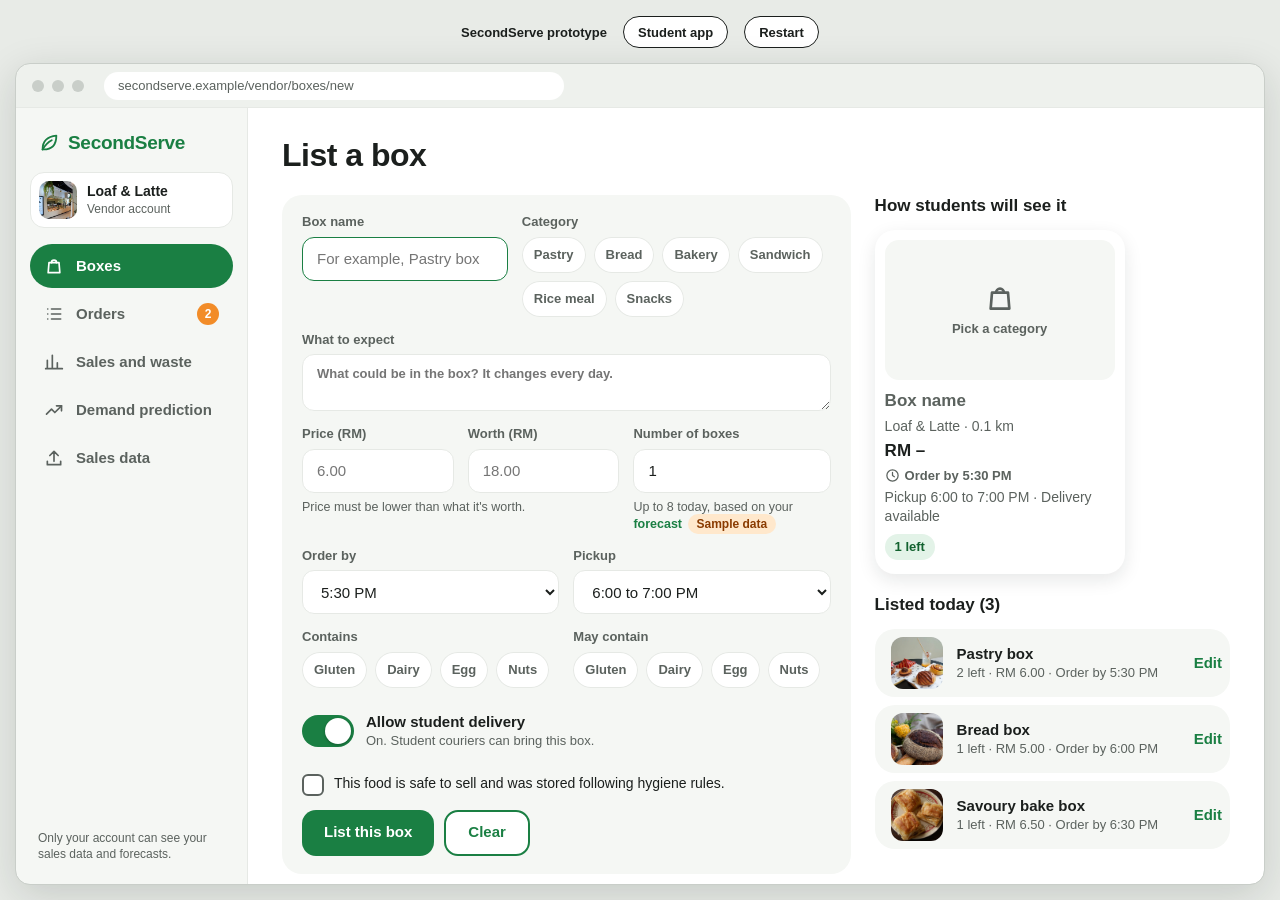
==== vendor.html @ 976427a7 "Vendor web dashboard: list a box, orders, sales and waste, AI demand prediction, sales data Clickabl" ====
<!doctype html>
<html lang="en">
<head>
<meta charset="utf-8">
<meta name="viewport" content="width=device-width, initial-scale=1">
<title>SecondServe for vendors</title>
<link rel="stylesheet" href="css/tokens.css?v=20261120a">
<link rel="stylesheet" href="css/app.css?v=20261120a">
<link rel="stylesheet" href="css/vendor.css?v=20261120a">
</head>
<body>
<header class="testbar">
  <b>SecondServe prototype</b>
  <a href="index.html">Student app</a>
  <button id="restart">Restart</button>
</header>
<main class="stage web-stage">
  <div class="window">
    <div class="window-bar" aria-hidden="true"><i></i><i></i><i></i><span class="url" id="url"></span></div>
    <div class="dash" id="dash"></div>
  </div>
</main>
<script src="js/data.js?v=20261120a"></script>
<script src="js/ui.js?v=20261120a"></script>
<script src="js/vendor-data.js?v=20261120a"></script>
<script src="js/vendor-app.js?v=20261120a"></script>
<script src="js/screens/vendor.js?v=20261120a"></script>
<script src="js/screens/dashboard.js?v=20261120a"></script>
<script>render();</script>
</body>
</html>
---- css/tokens.css ----
:root {
  --ink: #1b1f1d;
  --ink-soft: #5b625e;
  --line: #e6e9e5;
  --page: #ffffff;
  --surface: #f5f7f4;
  --radius: 20px;
  --shadow: 0 6px 18px rgba(20, 30, 25, .10);
  --font: -apple-system, BlinkMacSystemFont, "SF Pro Text", "Segoe UI", Helvetica, Arial, sans-serif;

  --brand: #1a7f43;
  --brand-dark: #12622f;
  --brand-soft: #e3f3e8;
  --accent: #f28c28;
  --accent-soft: #ffe8cc;
  --accent-ink: #8a3b00;
}
---- css/app.css ----
* { box-sizing: border-box; }
html, body { margin: 0; height: 100%; }
body { font-family: var(--font); color: var(--ink); background: #e8ebe7; -webkit-font-smoothing: antialiased; overflow: hidden; }
button { font: inherit; color: inherit; border: 0; background: none; cursor: pointer; padding: 0; text-align: left; touch-action: manipulation; -webkit-tap-highlight-color: transparent; transition: transform .08s, background-color .15s, border-color .15s; }
button:active { transform: scale(.97); }
button:focus-visible, input:focus-visible { outline: 3px solid var(--brand); outline-offset: 2px; }
input { font: inherit; color: var(--ink); background: none; border: 0; outline: 0; width: 100%; }
h1, h2, h3, p { margin: 0; }
h2 { font-size: 22px; font-weight: 700; letter-spacing: -.2px; }
h3 { font-size: 17px; font-weight: 700; }
s { color: var(--ink-soft); font-weight: 400; }
.muted { color: var(--ink-soft); font-size: 14px; }
.large { font-size: 32px; font-weight: 700; letter-spacing: -.5px; }
.center-text { text-align: center; }
.grow { flex: 1; display: flex; flex-direction: column; min-width: 0; }

.testbar { height: 64px; display: flex; align-items: center; justify-content: center; gap: 16px; font-size: 13px; }
.testbar button, .testbar a { height: 32px; padding: 0 14px; border-radius: 999px; border: 1.5px solid var(--ink); background: #fff; font-weight: 600; font-size: 13px; color: var(--ink); text-decoration: none; display: inline-flex; align-items: center; }
.stage { display: flex; justify-content: center; }
.scaler { transform-origin: top center; width: 430px; }
.device { width: 430px; height: 884px; padding: 20px; background: #1c1c1e; border-radius: 68px; outline: 3px solid #5a5a5c; outline-offset: -3px; }
.phone { position: relative; width: 390px; height: 844px; background: var(--page); border-radius: 48px; overflow: hidden; display: flex; flex-direction: column; font-size: 15px; line-height: 1.3; }
.statusbar { height: 54px; flex: none; display: flex; align-items: center; justify-content: space-between; padding: 6px 34px 0 48px; font-size: 17px; font-weight: 600; }
.statusicons { font-size: 13px; font-weight: 700; }
.island { position: absolute; top: 11px; left: 50%; margin-left: -62px; width: 124px; height: 36px; border-radius: 18px; background: #000; }
.homebar { position: absolute; bottom: 8px; left: 50%; margin-left: -67px; width: 134px; height: 5px; border-radius: 3px; background: var(--ink); pointer-events: none; }

.body { flex: 1; min-height: 0; overflow-y: auto; padding: 8px 20px 24px; display: flex; flex-direction: column; gap: 16px; scrollbar-width: none; }
.body::-webkit-scrollbar { display: none; }
.body > * { flex: none; }
.body.center { justify-content: center; }
.enter { animation: enter .22s ease-out; }
.topbar { height: 48px; flex: none; display: flex; align-items: center; justify-content: space-between; padding: 0 16px; }
.topbar h1 { font-size: 17px; font-weight: 600; }
.spacer { width: 44px; }
.tabs { flex: none; height: 88px; display: flex; padding-bottom: 28px; background: rgba(255, 255, 255, .96); border-top: 1px solid var(--line); }
.tabs button { flex: 1; display: flex; flex-direction: column; align-items: center; justify-content: center; gap: 3px; color: var(--ink-soft); font-size: 11px; font-weight: 500; }
.tabs button.on { color: var(--brand); font-weight: 700; }
.actionbar { flex: none; padding: 12px 20px 34px; display: flex; flex-direction: column; gap: 10px; background: var(--page); border-top: 1px solid var(--line); }
.error { color: #b3261e; font-weight: 600; font-size: 14px; }
.stack { display: flex; flex-direction: column; gap: 12px; }
.section-head { display: flex; align-items: baseline; justify-content: space-between; margin-top: 4px; }
.section-head h2 { font-size: 20px; letter-spacing: -.2px; }

.btn { height: 54px; border-radius: 16px; font-weight: 700; font-size: 17px; text-align: center; width: 100%; }
.btn.primary { background: var(--brand); color: #fff; }
.btn.primary:active { background: var(--brand-dark); }
.btn.secondary { background: var(--page); border: 2px solid var(--brand); color: var(--brand); }
.btn.small { height: 44px; width: auto; align-self: flex-end; padding: 0 22px; font-size: 15px; }
.link { color: var(--brand); font-weight: 600; font-size: 15px; min-height: 44px; display: flex; align-items: center; }
.link.inline { min-height: 0; font-size: 14px; }
.text-link { text-align: center; text-decoration: underline; font-weight: 600; color: var(--ink-soft); min-height: 44px; width: 100%; }
.round { width: 44px; height: 44px; border-radius: 50%; background: var(--surface); display: grid; place-items: center; position: relative; flex: none; }
.round.small { font-size: 22px; text-align: center; background: var(--page); }
.round.send { background: var(--brand); color: #fff; }
.has-dot::after { content: ""; position: absolute; top: 10px; right: 11px; width: 9px; height: 9px; border-radius: 50%; background: var(--accent); border: 2px solid var(--surface); }
.chips { display: flex; gap: 8px; overflow-x: auto; margin: 0 -20px; padding: 0 20px; scrollbar-width: none; }
.chips::-webkit-scrollbar { display: none; }
.chips.wrap { flex-wrap: wrap; overflow: visible; margin: 0; padding: 0; }
.chips.center { justify-content: center; }
.chip { flex: none; height: 44px; padding: 0 16px; border-radius: 999px; background: var(--surface); font-weight: 600; font-size: 14px; }
.chip.on { background: var(--brand); color: #fff; }
.tag { align-self: flex-start; margin-top: 4px; padding: 4px 10px; border-radius: 999px; background: var(--brand-soft); color: var(--brand-dark); font-size: 13px; font-weight: 700; }
.tag.off { background: var(--surface); color: var(--ink-soft); }
.tag svg { vertical-align: -2px; margin-right: 4px; }
.save { font-size: 13px; font-weight: 700; color: var(--accent-ink); background: var(--accent-soft); padding: 3px 9px; border-radius: 999px; }
.badge { position: absolute; top: 8px; display: inline-flex; align-items: center; gap: 4px; padding: 4px 9px; border-radius: 999px; font-size: 12px; font-weight: 700; }
.badge.deal { left: 8px; background: var(--accent-soft); color: var(--accent-ink); }
.badge.locker { right: 8px; background: rgba(255, 255, 255, .92); color: var(--brand-dark); }

.photo { width: 100%; height: 100%; object-fit: cover; display: block; }
.thumb { width: 64px; height: 64px; border-radius: 14px; flex: none; }
.thumb.small { width: 52px; height: 52px; border-radius: 12px; }
.row-card { display: flex; align-items: center; gap: 12px; padding: 10px; border-radius: var(--radius); background: var(--surface); color: var(--ink-soft); }
.row-card b { color: var(--ink); font-size: 16px; }
.row-card .price { font-size: 15px; }
.summary-card { display: flex; align-items: center; gap: 12px; padding: 10px; border-radius: var(--radius); background: var(--surface); }
.summary-card .grow .muted { font-size: 13px; }
.info-card { display: flex; flex-direction: column; gap: 3px; padding: 14px; border-radius: var(--radius); background: var(--surface); }
.info-card .muted { font-size: 13px; }
.courier-note { color: var(--ink-soft); font-style: italic; font-size: 14px; margin-top: 4px; }
.info-row { display: flex; gap: 12px; align-items: flex-start; color: var(--brand); }
.info-row > span { display: flex; flex-direction: column; color: var(--ink); }
.info-row .muted { font-size: 13px; }
.notice { display: flex; gap: 10px; padding: 12px 14px; border-radius: 14px; font-size: 14px; }
.notice span { display: flex; flex-direction: column; }
.notice.ai { background: var(--brand-soft); color: var(--brand-dark); }
.notice.warn { background: var(--accent-soft); color: var(--accent-ink); }
.banner { width: 100%; align-items: center; justify-content: space-between; text-align: left; }
.empty { display: flex; flex-direction: column; gap: 4px; padding: 28px 12px; text-align: center; color: var(--ink-soft); }
.empty b { color: var(--ink); }
.empty-card { display: flex; flex-direction: column; gap: 10px; align-items: stretch; text-align: center; padding: 22px 16px; border-radius: var(--radius); background: var(--surface); }
.list-row { display: flex; align-items: center; gap: 14px; padding: 16px; border-radius: var(--radius); background: var(--surface); color: var(--ink); width: 100%; }
.list-row.plain { cursor: default; padding: 8px 8px 8px 16px; }
.list-row svg:first-child { color: var(--brand); }
.list-row svg:last-child { color: var(--ink-soft); }

.option { display: flex; align-items: center; gap: 12px; padding: 14px; border-radius: var(--radius); border: 2px solid var(--line); background: var(--page); width: 100%; }
.option.slim { padding: 16px 14px; }
.option.on { border-color: var(--brand); background: var(--brand-soft); }
.option .muted { font-size: 13px; }
.option-icon { width: 44px; height: 44px; border-radius: 14px; background: var(--brand-soft); color: var(--brand); display: grid; place-items: center; flex: none; }
.radio { width: 22px; height: 22px; border-radius: 50%; border: 2px solid var(--ink-soft); flex: none; }
.option.on .radio { border: 7px solid var(--brand); }
.switch-card { display: flex; align-items: center; gap: 12px; padding: 16px; border-radius: var(--radius); background: var(--surface); width: 100%; }
.switch-card .grow .muted { font-size: 13px; }
.switch { width: 52px; height: 32px; border-radius: 16px; background: #c9cec9; padding: 3px; flex: none; transition: background .15s; }
.switch i { display: block; width: 26px; height: 26px; border-radius: 50%; background: #fff; box-shadow: 0 1px 3px rgba(0, 0, 0, .3); transition: transform .15s; }
.switch.on { background: var(--brand); }
.switch.on i { transform: translateX(20px); }
.segmented { display: flex; padding: 4px; border-radius: 14px; background: var(--surface); }
.segmented button { flex: 1; height: 44px; border-radius: 11px; text-align: center; font-weight: 600; color: var(--ink-soft); }
.segmented button.on { background: var(--page); color: var(--ink); box-shadow: 0 1px 4px rgba(0, 0, 0, .12); }

.field-search { display: flex; align-items: center; gap: 10px; height: 48px; padding: 0 14px; border-radius: 14px; background: var(--surface); color: var(--ink-soft); }
.field-search:focus-within, .field input:focus { border-color: var(--brand); }
.field { display: flex; flex-direction: column; gap: 8px; font-weight: 600; }
.field input { height: 52px; padding: 0 14px; border-radius: 14px; background: var(--surface); border: 2px solid transparent; font-weight: 400; }
.add-place { display: flex; gap: 10px; align-items: center; }
.add-place input { height: 48px; padding: 0 14px; border-radius: 14px; background: var(--surface); }
.add-place .btn.small { align-self: auto; flex: none; }

.greeting { display: flex; align-items: center; gap: 12px; }
.greeting h1 { font-size: 24px; font-weight: 700; letter-spacing: -.3px; }
.avatar { width: 48px; height: 48px; border-radius: 50%; background: var(--brand); color: #fff; display: grid; place-items: center; font-size: 20px; font-weight: 700; }
.avatar.big { width: 64px; height: 64px; font-size: 26px; }
.search { height: 48px; border-radius: 14px; background: var(--surface); display: flex; align-items: center; gap: 10px; padding: 0 14px; color: var(--ink-soft); font-size: 16px; }
.impact { display: flex; align-items: center; gap: 12px; padding: 14px; border-radius: var(--radius); background: var(--brand-soft); color: var(--brand-dark); }
.impact span:last-child { display: flex; flex-direction: column; }
.impact span:last-child span { font-size: 13px; }
.impact-icon { width: 44px; height: 44px; border-radius: 14px; background: var(--brand); color: #fff; display: grid; place-items: center; flex: none; }
.scroller { display: flex; gap: 14px; overflow-x: auto; margin: 0 -20px; padding: 4px 20px 14px; scrollbar-width: none; }
.scroller::-webkit-scrollbar { display: none; }
.box-card { flex: none; width: 250px; display: flex; flex-direction: column; gap: 4px; padding: 10px 10px 14px; border-radius: var(--radius); background: var(--page); box-shadow: var(--shadow); }
.box-card h3 { font-size: 17px; }
.box-photo { position: relative; height: 140px; border-radius: 14px; overflow: hidden; margin-bottom: 6px; }
.price { font-size: 17px; }
.price.big { font-size: 22px; display: flex; align-items: baseline; gap: 8px; flex-wrap: wrap; }
.meta { display: flex; align-items: center; gap: 5px; font-size: 13px; font-weight: 600; color: var(--ink-soft); }
.hero { position: relative; height: 190px; border-radius: var(--radius); overflow: hidden; }
.hero .badge { top: 12px; left: 12px; font-size: 14px; }
.title-row { display: flex; align-items: flex-start; justify-content: space-between; gap: 12px; }

.checkout-head { display: flex; flex-direction: column; gap: 10px; }
.head-line { display: flex; justify-content: space-between; align-items: center; font-size: 14px; font-weight: 600; color: var(--ink-soft); }
.hold { display: inline-flex; align-items: center; gap: 5px; padding: 4px 10px; border-radius: 999px; background: var(--accent-soft); color: var(--accent-ink); }
.hold b { font-variant-numeric: tabular-nums; }
.bar { display: flex; gap: 6px; }
.bar i { flex: 1; height: 5px; border-radius: 3px; background: var(--line); }
.bar i.on { background: var(--brand); }
.totals { display: flex; flex-direction: column; gap: 8px; padding: 14px; border-radius: var(--radius); background: var(--surface); }
.totals div { display: flex; justify-content: space-between; }
.totals .total { border-top: 1px solid var(--line); padding-top: 10px; font-weight: 700; font-size: 18px; }

.result { display: flex; flex-direction: column; align-items: center; text-align: center; gap: 8px; padding: 12px 8px; }
.result h1 { font-size: 26px; letter-spacing: -.3px; }
.result p { max-width: 290px; }
.result-icon { width: 76px; height: 76px; border-radius: 50%; background: var(--brand-soft); color: var(--brand); display: grid; place-items: center; margin-bottom: 8px; }
.result-icon.big { width: 120px; height: 120px; margin-bottom: 18px; }
.code-card { display: flex; flex-direction: column; align-items: center; text-align: center; gap: 6px; padding: 18px; border-radius: var(--radius); background: var(--surface); }
.code-card .tag { align-self: center; }
.code { font-size: 40px; letter-spacing: 6px; font-variant-numeric: tabular-nums; }
.qr { width: 132px; height: 132px; border-radius: 12px; }
.tracker { list-style: none; margin: 0; padding: 0; display: flex; }
.tracker li { flex: 1; display: flex; flex-direction: column; align-items: center; gap: 8px; font-size: 12px; font-weight: 600; text-align: center; color: var(--ink-soft); position: relative; }
.tracker li.done { color: var(--ink); }
.tracker i { width: 16px; height: 16px; border-radius: 50%; background: var(--line); position: relative; z-index: 1; }
.tracker li::before { content: ""; position: absolute; top: 7px; left: -50%; width: 100%; height: 3px; background: var(--line); }
.tracker li:first-child::before { display: none; }
.tracker li.done i, .tracker li.done::before { background: var(--brand); }
.tracker li.now i { box-shadow: 0 0 0 5px var(--brand-soft); }
.stars { display: flex; justify-content: center; gap: 6px; }
.stars button { color: var(--line); padding: 4px; }
.stars button.on { color: var(--accent); }
.stars button.on svg { fill: var(--accent); }
.stats-line { display: flex; flex-direction: column; gap: 2px; padding: 4px 2px; }
.request-card { display: flex; flex-direction: column; gap: 12px; padding: 14px; border-radius: var(--radius); background: var(--page); box-shadow: var(--shadow); }
.request-top { display: flex; align-items: center; gap: 12px; }
.reward { color: var(--brand-dark); font-size: 17px; }
.route { display: flex; flex-direction: column; gap: 8px; font-size: 14px; }
.route span { display: flex; align-items: center; gap: 10px; }
.route i { width: 10px; height: 10px; border-radius: 50%; border: 3px solid var(--brand); flex: none; }
.route i.to { background: var(--brand); }

.profile-head { display: flex; align-items: center; gap: 14px; padding-top: 8px; }
.profile-head h1 { font-size: 24px; letter-spacing: -.3px; }
.stat-row { display: flex; padding: 14px 6px; border-radius: var(--radius); background: var(--brand-soft); color: var(--brand-dark); }
.stat-row div { flex: 1; display: flex; flex-direction: column; align-items: center; gap: 2px; }
.stat-row b { font-size: 22px; }
.stat-row span { font-size: 12px; font-weight: 600; }
.row-card.note { align-items: flex-start; }
.row-card.note .dot { width: 10px; height: 10px; border-radius: 50%; margin-top: 6px; flex: none; }
.row-card.note.unread .dot { background: var(--accent); }
.row-card.note:not(.unread) b { font-weight: 500; }
.faq { border-radius: var(--radius); background: var(--surface); overflow: hidden; }
.faq button { display: flex; align-items: center; justify-content: space-between; gap: 12px; width: 100%; padding: 16px; }
.faq button svg { flex: none; color: var(--ink-soft); transition: transform .15s; }
.faq.open button svg { transform: rotate(90deg); }
.faq p { padding: 0 16px 16px; font-size: 15px; }

.signin { justify-content: center; gap: 18px; }
.brand { display: flex; flex-direction: column; align-items: center; gap: 6px; margin-bottom: 14px; }
.brand h1 { font-size: 30px; letter-spacing: -.5px; }
.onboard { justify-content: space-between; }
.skip-row { height: 44px; display: flex; justify-content: flex-end; }
.dots { display: flex; justify-content: center; gap: 8px; padding-bottom: 8px; }
.dots i { width: 8px; height: 8px; border-radius: 50%; background: var(--line); }
.dots i.on { width: 24px; border-radius: 4px; background: var(--brand); }

.chatbar { flex: none; display: flex; flex-direction: column; gap: 10px; padding: 10px 0 30px; border-top: 1px solid var(--line); background: var(--page); }
.chatbar .chips { margin: 0; padding: 0 20px; }
.chat-input { display: flex; gap: 10px; align-items: center; padding: 0 20px; }
.chat-input input { height: 46px; padding: 0 16px; border-radius: 23px; background: var(--surface); }
.bubbles { display: flex; flex-direction: column; gap: 8px; padding-top: 8px; }
.bubble { max-width: 78%; padding: 10px 14px; border-radius: 18px 18px 18px 4px; background: var(--surface); align-self: flex-start; }
.bubble.me { align-self: flex-end; border-radius: 18px 18px 4px 18px; background: var(--brand); color: #fff; }

.sheet-backdrop { position: absolute; inset: 0; background: rgba(20, 30, 25, .45); z-index: 20; animation: fade .18s; }
.sheet { position: absolute; left: 0; right: 0; bottom: 0; z-index: 21; display: flex; flex-direction: column; gap: 12px; padding: 12px 20px 30px; border-radius: 28px 28px 0 0; background: var(--page); animation: rise .22s ease-out; }
.sheet h3 { font-size: 20px; }
.sheet-actions { display: flex; gap: 10px; }
.sheet-actions .btn { flex: 1; }
.grabber { align-self: center; width: 40px; height: 5px; border-radius: 3px; background: var(--line); }
.toast { position: absolute; left: 20px; right: 20px; bottom: 110px; padding: 14px 16px; border-radius: 14px; background: var(--ink); color: #fff; font-weight: 600; text-align: center; animation: toast 2.8s forwards; pointer-events: none; z-index: 30; }
@keyframes enter { from { opacity: 0; transform: translateX(14px); } to { opacity: 1; transform: none; } }
@keyframes fade { from { opacity: 0; } to { opacity: 1; } }
@keyframes rise { from { transform: translateY(100%); } to { transform: none; } }
@keyframes toast { 0% { opacity: 0; transform: translateY(10px); } 10%, 85% { opacity: 1; transform: none; } 100% { opacity: 0; } }

@media (max-width: 500px) {
  body { overflow: auto; }
  .testbar, .island, .statusicons, .homebar, .statusbar { display: none; }
  .scaler { transform: none !important; width: 100%; height: 100dvh !important; }
  .device { width: 100%; height: 100%; padding: 0; background: none; outline: 0; border-radius: 0; }
  .phone { width: 100%; height: 100%; border-radius: 0; }
  .actionbar { padding-bottom: 24px; }
  .tabs { height: 72px; padding-bottom: 12px; }
  .toast { bottom: 90px; }
}
---- css/vendor.css ----
/* Vendor web dashboard (vendor.html). Builds on tokens.css and app.css. */

.web-stage { height: calc(100% - 64px); padding: 0 16px 16px; align-items: flex-start; }
.window { position: relative; width: 100%; max-width: 1280px; height: 100%; max-height: 848px; display: flex; flex-direction: column; background: var(--page); border-radius: 14px; overflow: hidden; box-shadow: 0 10px 40px rgba(20, 30, 25, .16); outline: 1px solid #c9cec9; }
.window-bar { height: 44px; flex: none; display: flex; align-items: center; gap: 8px; padding: 0 16px; background: #eef1ed; border-bottom: 1px solid var(--line); }
.window-bar i { width: 12px; height: 12px; border-radius: 50%; background: #c9cec9; }
.url { margin-left: 12px; height: 28px; width: min(460px, 60%); border-radius: 14px; background: var(--page); display: flex; align-items: center; padding: 0 14px; font-size: 13px; color: var(--ink-soft); white-space: nowrap; overflow: hidden; }

.dash { flex: 1; min-height: 0; display: flex; font-size: 15px; line-height: 1.35; }
.side { width: 232px; flex: none; display: flex; flex-direction: column; gap: 4px; padding: 22px 14px; background: var(--surface); border-right: 1px solid var(--line); }
.side-logo { display: flex; align-items: center; gap: 8px; padding: 0 8px 12px; font-size: 19px; font-weight: 700; letter-spacing: -.3px; color: var(--brand); }
.shop { display: flex; align-items: center; gap: 10px; padding: 8px; margin-bottom: 12px; border-radius: 14px; background: var(--page); border: 1px solid var(--line); font-size: 14px; }
.shop .thumb { width: 38px; height: 38px; border-radius: 10px; }
.shop > span { display: flex; flex-direction: column; }
.shop .muted { font-size: 12px; }
.nav { display: flex; align-items: center; gap: 12px; height: 44px; width: 100%; padding: 0 14px; border-radius: 22px; font-weight: 600; color: var(--ink-soft); }
.nav:hover { background: var(--line); color: var(--ink); }
.nav.on { background: var(--brand); color: #fff; }
.count { margin-left: auto; min-width: 22px; height: 22px; padding: 0 6px; border-radius: 11px; display: grid; place-items: center; background: var(--accent); color: #fff; font-size: 12px; font-weight: 700; }
.side-foot { margin-top: auto; padding: 0 8px; font-size: 12px; color: var(--ink-soft); }

.main { flex: 1; min-width: 0; overflow-y: auto; padding: 26px 34px 40px; display: flex; flex-direction: column; gap: 18px; }
.main.enter { animation: fade .2s ease-out; }
.page-head { display: flex; align-items: center; justify-content: space-between; gap: 12px; flex-wrap: wrap; }
.page-head > div { display: flex; align-items: center; gap: 12px; }
.sample { padding: 3px 9px; border-radius: 999px; background: var(--accent-soft); color: var(--accent-ink); font-size: 12px; font-weight: 700; white-space: nowrap; }
.sr-only { position: absolute; width: 1px; height: 1px; overflow: hidden; clip: rect(0 0 0 0); }

.panel { display: flex; flex-direction: column; gap: 14px; padding: 18px 20px; border-radius: var(--radius); background: var(--surface); min-width: 0; }
.panel-title { color: var(--ink); font-size: 16px; }
.split { display: grid; grid-template-columns: minmax(0, 1.6fr) minmax(0, 1fr); gap: 24px; align-items: start; }
.split.even { grid-template-columns: minmax(0, 1fr) minmax(0, 1fr); }
.grid { display: grid; gap: 14px; }
.grid.stretch { align-items: stretch; }
.cols-2 { grid-template-columns: repeat(2, minmax(0, 1fr)); }
.cols-3 { grid-template-columns: minmax(0, 1fr) minmax(0, 1fr) minmax(0, 1.3fr); }
.cols-4 { grid-template-columns: repeat(4, minmax(0, 1fr)); }
.cols-name { grid-template-columns: minmax(0, 1fr) minmax(0, 1.5fr); }
.hints { margin-top: -8px; }
.span-2 { grid-column: span 2; }
.stack.tight { gap: 8px; }

.label { display: flex; flex-direction: column; gap: 6px; font-size: 13px; font-weight: 600; color: var(--ink-soft); }
.input { height: 44px; width: 100%; padding: 0 14px; border-radius: 12px; background: var(--page); border: 1.5px solid var(--line); font-size: 15px; font-weight: 400; color: var(--ink); }
textarea.input { height: auto; padding: 10px 14px; resize: vertical; font: inherit; line-height: 1.35; }
select.input { cursor: pointer; }
.input:focus { border-color: var(--brand); outline: none; }
.hint { font-size: 12.5px; font-weight: 400; color: var(--ink-soft); }
.hint .sample { margin-left: 2px; }
.hint .link.inline { display: inline; font-size: inherit; }
.chip.small { height: 36px; padding: 0 12px; font-size: 13px; }
.panel .chip:not(.on) { background: var(--page); box-shadow: inset 0 0 0 1px var(--line); }
.page-head .chip { height: 40px; }

.inline-switch { padding: 10px 0; background: none; }
.check { display: flex; gap: 10px; align-items: flex-start; font-size: 14px; }
.check .box { width: 22px; height: 22px; flex: none; display: grid; place-items: center; border-radius: 6px; border: 2px solid var(--ink-soft); background: var(--page); color: #fff; }
.check.on .box { background: var(--brand); border-color: var(--brand); }

.btn-row { display: flex; gap: 10px; flex-wrap: wrap; align-items: center; }
.btn.web { height: 46px; width: auto; padding: 0 22px; font-size: 15px; border-radius: 14px; }
.btn.danger { color: #b3261e; background: none; padding: 0 10px; }
.btn.slim { height: 38px; width: auto; padding: 0 14px; font-size: 14px; border-radius: 12px; white-space: nowrap; }
.btn.waiting { background: var(--surface); color: var(--ink-soft); cursor: default; }
.btn:disabled:active { transform: none; }
.code-input { width: 280px; }
.code-input:not(:placeholder-shown) { font-size: 17px; letter-spacing: 3px; }

.preview-card { width: 250px; cursor: default; }
.photo-empty { height: 100%; display: flex; flex-direction: column; align-items: center; justify-content: center; gap: 6px; background: var(--surface); color: var(--ink-soft); font-size: 13px; font-weight: 600; }
.placeholder { color: var(--ink-soft); font-weight: 600; }
.listed-head { margin-top: 8px; }
.listed { padding: 8px 10px; }
.listed.editing { box-shadow: inset 0 0 0 2px var(--brand); }
.listed .muted { font-size: 13px; }

.table-wrap { overflow-x: auto; }
.table { width: 100%; border-collapse: collapse; font-size: 14px; }
.table th { text-align: left; padding: 8px 12px; border-bottom: 1.5px solid var(--line); font-size: 13px; font-weight: 600; color: var(--ink-soft); }
.table td { padding: 9px 12px; border-bottom: 1px solid var(--line); vertical-align: middle; }
.table td b { white-space: nowrap; }
.table .tag { margin: 0; display: inline-block; }
.tag.new { background: var(--accent-soft); color: var(--accent-ink); }
.tag.prep { background: var(--page); color: var(--ink); box-shadow: inset 0 0 0 1.5px var(--ink-soft); }
.empty-cell { text-align: center; color: var(--ink-soft); padding: 24px; }

.stat { display: flex; flex-direction: column; gap: 4px; padding: 14px 16px; border-radius: 18px; background: var(--surface); }
.stat b { font-size: 28px; letter-spacing: -.5px; line-height: 1.1; }
.stat.good { background: var(--brand-soft); color: var(--brand-dark); font-size: 14px; }
.forecast { display: flex; flex-direction: column; gap: 4px; padding: 18px 22px; border-radius: var(--radius); background: var(--brand); color: #fff; }
.forecast h2 { font-size: 26px; letter-spacing: -.4px; }
.forecast p { font-size: 14px; opacity: .9; }
.day-pick .input { width: auto; font-weight: 600; padding-right: 10px; }
.notice .link.inline { color: inherit; text-decoration: underline; min-height: 0; margin-top: 4px; }

.chart svg { width: 100%; height: auto; display: block; }
.grid-line { stroke: var(--line); }
.axis { font-size: 12.5px; fill: var(--ink-soft); }
.value { font-size: 12.5px; font-weight: 700; fill: var(--ink); }
.value.soft { fill: var(--ink-soft); }
.bar-sold { fill: var(--brand); }
.bar-unsold { fill: var(--page); stroke: var(--ink-soft); stroke-width: 2; stroke-dasharray: 4 3; }
.line-actual { fill: none; stroke: var(--brand); stroke-width: 3; }
.line-predicted { fill: none; stroke: var(--ink-soft); stroke-width: 2.5; stroke-dasharray: 7 5; }
.dot-actual { fill: var(--brand); }
.legend { display: flex; gap: 14px; font-size: 13px; font-weight: 600; color: var(--ink-soft); }
.legend i { display: inline-block; width: 14px; height: 14px; margin-right: 6px; vertical-align: -2px; border-radius: 3px; }
.key-sold, .key-actual { background: var(--brand); }
.key-unsold { border: 2px dashed var(--ink-soft); }
.key-predicted { height: 0 !important; border-top: 2.5px dashed var(--ink-soft); border-radius: 0 !important; vertical-align: 3px !important; }

.drop { width: 100%; display: flex; flex-direction: column; align-items: center; gap: 4px; padding: 22px; border-radius: 16px; border: 2px dashed var(--ink-soft); background: var(--page); text-align: center; color: var(--ink); }
.drop svg { color: var(--brand); }
.drop:hover, .drop.over { border-color: var(--brand); background: var(--brand-soft); }

.window .toast { left: auto; right: 24px; bottom: 24px; max-width: 440px; }

@media (max-width: 1000px) {
  .split, .split.even { grid-template-columns: minmax(0, 1fr); }
  .cols-4 { grid-template-columns: repeat(2, minmax(0, 1fr)); }
}

@media (max-width: 760px) {
  .web-stage { padding: 0; }
  .window { border-radius: 0; max-height: none; outline: 0; box-shadow: none; }
  .window-bar, .side-logo, .shop, .side-foot { display: none; }
  .dash { flex-direction: column; }
  .side { width: auto; flex-direction: row; overflow-x: auto; padding: 10px 12px; border-right: 0; border-bottom: 1px solid var(--line); scrollbar-width: none; }
  .nav { width: auto; flex: none; white-space: nowrap; }
  .main { padding: 18px 16px 32px; }
  .cols-2, .cols-3, .cols-name { grid-template-columns: minmax(0, 1fr); }
  .span-2 { grid-column: auto; }
  .hints { margin-top: -6px; }
  .code-input { width: 100%; }
  .window .toast { left: 16px; right: 16px; bottom: 16px; }
}

@media (max-width: 500px) {
  .web-stage { height: 100%; }
}
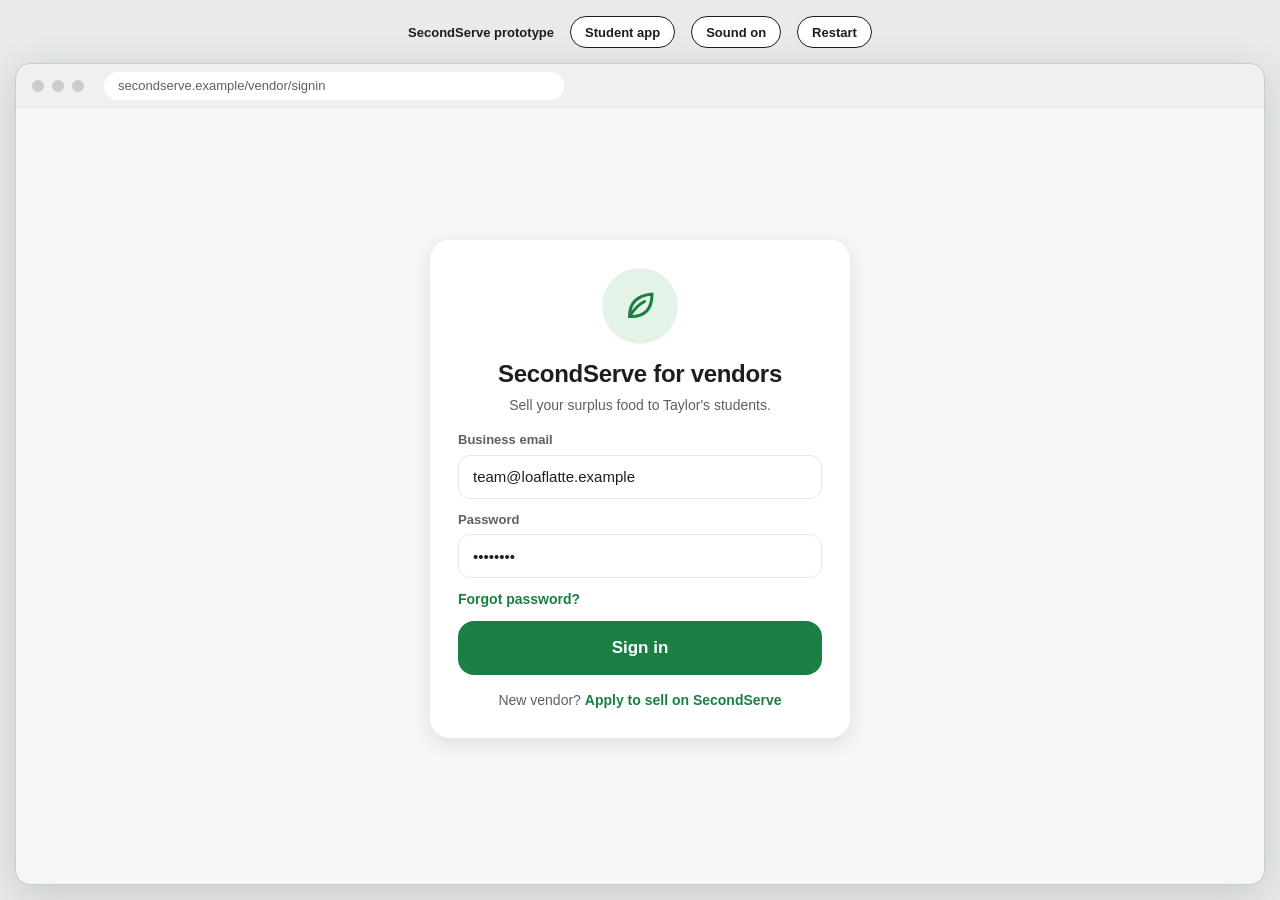
==== commit 53350b61: "Sound, read aloud and WebGL in both apps, vendor sign-in and apply to sell Web Audio tones for succe" ====
--- a/vendor.html
+++ b/vendor.html
@@ -4,14 +4,15 @@
 <meta charset="utf-8">
 <meta name="viewport" content="width=device-width, initial-scale=1">
 <title>SecondServe for vendors</title>
-<link rel="stylesheet" href="css/tokens.css?v=20261120a">
-<link rel="stylesheet" href="css/app.css?v=20261120a">
-<link rel="stylesheet" href="css/vendor.css?v=20261120a">
+<link rel="stylesheet" href="css/tokens.css?v=20261120b">
+<link rel="stylesheet" href="css/app.css?v=20261120b">
+<link rel="stylesheet" href="css/vendor.css?v=20261120b">
 </head>
 <body>
 <header class="testbar">
   <b>SecondServe prototype</b>
   <a href="index.html">Student app</a>
+  <button id="sound" aria-pressed="true">Sound on</button>
   <button id="restart">Restart</button>
 </header>
 <main class="stage web-stage">
@@ -20,12 +21,13 @@
     <div class="dash" id="dash"></div>
   </div>
 </main>
-<script src="js/data.js?v=20261120a"></script>
-<script src="js/ui.js?v=20261120a"></script>
-<script src="js/vendor-data.js?v=20261120a"></script>
-<script src="js/vendor-app.js?v=20261120a"></script>
-<script src="js/screens/vendor.js?v=20261120a"></script>
-<script src="js/screens/dashboard.js?v=20261120a"></script>
-<script>render();</script>
+<script src="js/data.js?v=20261120b"></script>
+<script src="js/ui.js?v=20261120b"></script>
+<script src="js/media.js?v=20261120b"></script>
+<script src="js/vendor-data.js?v=20261120b"></script>
+<script src="js/vendor-app.js?v=20261120b"></script>
+<script src="js/screens/vendor.js?v=20261120b"></script>
+<script src="js/screens/dashboard.js?v=20261120b"></script>
+<script>render(); scheduleNewOrder();</script>
 </body>
 </html>
--- a/css/app.css
+++ b/css/app.css
@@ -237,3 +237,8 @@
   .tabs { height: 72px; padding-bottom: 12px; }
   .toast { bottom: 90px; }
 }
+
+.stack.tight { gap: 6px; }
+.listen { display: inline-flex; align-items: center; gap: 6px; min-height: 36px; padding: 0 12px; border-radius: 999px; background: var(--brand-soft); color: var(--brand-dark); font-size: 13px; font-weight: 700; flex: none; }
+.code-card .listen { align-self: center; margin-top: 4px; }
+.burst { position: absolute; inset: 0; width: 100%; height: 100%; pointer-events: none; z-index: 25; }
--- a/css/vendor.css
+++ b/css/vendor.css
@@ -38,7 +38,6 @@
 .cols-name { grid-template-columns: minmax(0, 1fr) minmax(0, 1.5fr); }
 .hints { margin-top: -8px; }
 .span-2 { grid-column: span 2; }
-.stack.tight { gap: 8px; }
 
 .label { display: flex; flex-direction: column; gap: 6px; font-size: 13px; font-weight: 600; color: var(--ink-soft); }
 .input { height: 44px; width: 100%; padding: 0 14px; border-radius: 12px; background: var(--page); border: 1.5px solid var(--line); font-size: 15px; font-weight: 400; color: var(--ink); }
@@ -138,3 +137,17 @@
 @media (max-width: 500px) {
   .web-stage { height: 100%; }
 }
+
+.glchart { position: relative; width: 100%; }
+.glchart canvas, .glchart svg { position: absolute; inset: 0; width: 100%; height: 100%; }
+.glchart.gl .fallback { display: none; }
+.main.auth { background: var(--surface); }
+.auth-card { width: 100%; max-width: 420px; margin: auto; display: flex; flex-direction: column; gap: 16px; padding: 28px; border-radius: var(--radius); background: var(--page); box-shadow: var(--shadow); }
+.auth-card.wide { max-width: 640px; }
+.auth-card > .link.inline { align-self: flex-start; gap: 4px; }
+.auth-logo { display: flex; flex-direction: column; align-items: center; text-align: center; gap: 6px; }
+.auth-logo h1 { font-size: 24px; letter-spacing: -.3px; }
+.auth-card .link.inline { display: inline-flex; }
+.side-foot { display: flex; flex-direction: column; gap: 8px; }
+.side-foot .link.inline { color: var(--ink-soft); text-decoration: underline; }
+@media (max-width: 760px) { .auth-card { padding: 20px 16px; box-shadow: none; } }
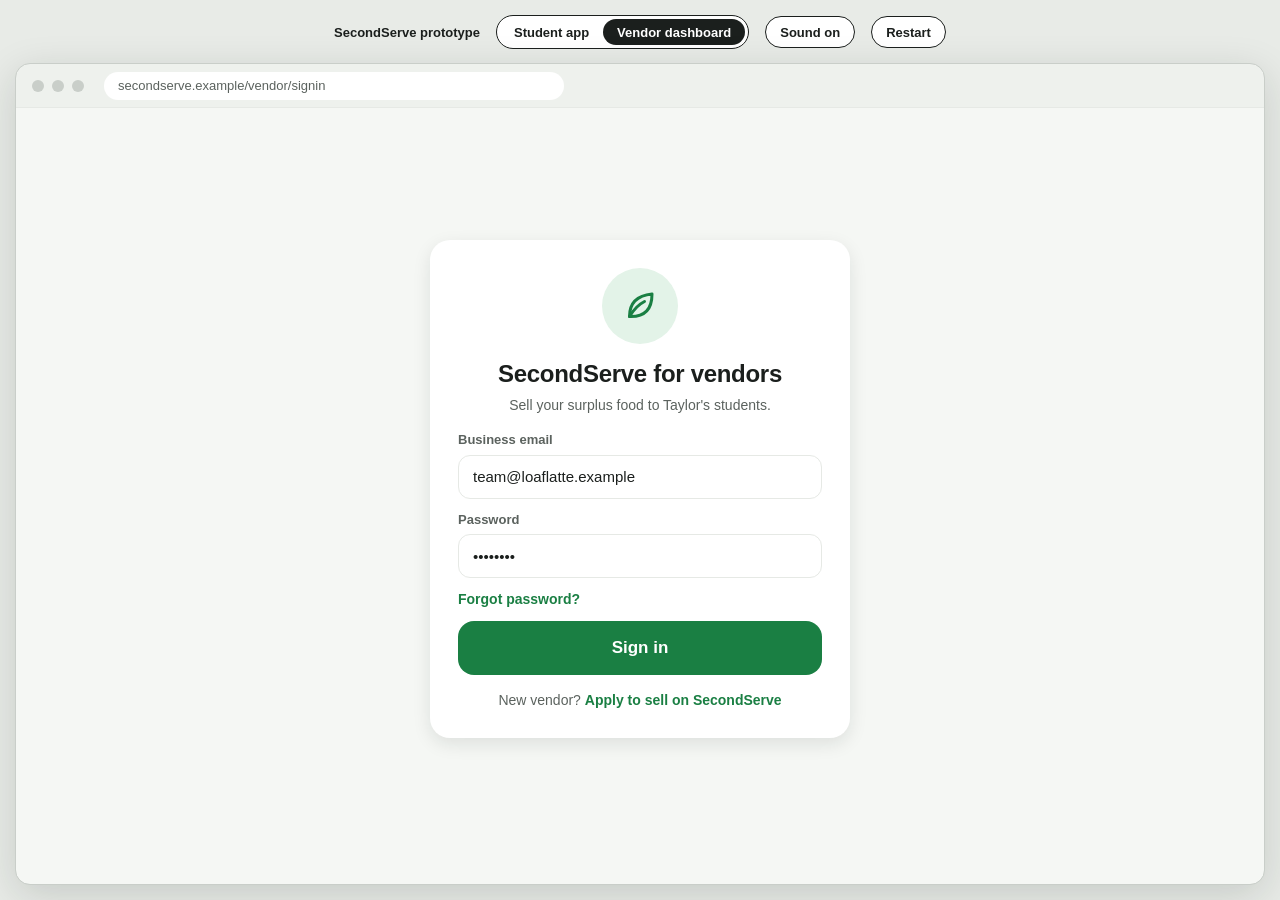
==== commit ee94e3e7: "Demo polish: app switcher, tab icon, phone margin, tidier vendor sidebar Co-Authored-By: Claude Opus" ====
--- a/vendor.html
+++ b/vendor.html
@@ -4,14 +4,15 @@
 <meta charset="utf-8">
 <meta name="viewport" content="width=device-width, initial-scale=1">
 <title>SecondServe for vendors</title>
-<link rel="stylesheet" href="css/tokens.css?v=20261120b">
-<link rel="stylesheet" href="css/app.css?v=20261120b">
-<link rel="stylesheet" href="css/vendor.css?v=20261120b">
+<link rel="icon" href="data:image/svg+xml,%3Csvg xmlns=%27http://www.w3.org/2000/svg%27 viewBox=%270 0 32 32%27%3E%3Crect width=%2732%27 height=%2732%27 rx=%278%27 fill=%27%231a7f43%27/%3E%3Cpath d=%27M9 23c0-8 5-13 14-14 0 9-5 14-13 14z%27 fill=%27none%27 stroke=%27white%27 stroke-width=%272.4%27 stroke-linejoin=%27round%27/%3E%3Cpath d=%27M9 23c3-5 6-8 10-10%27 stroke=%27white%27 stroke-width=%272.4%27 stroke-linecap=%27round%27/%3E%3C/svg%3E">
+<link rel="stylesheet" href="css/tokens.css?v=20261120c">
+<link rel="stylesheet" href="css/app.css?v=20261120c">
+<link rel="stylesheet" href="css/vendor.css?v=20261120c">
 </head>
 <body>
 <header class="testbar">
   <b>SecondServe prototype</b>
-  <a href="index.html">Student app</a>
+  <nav class="switcher" aria-label="Prototype"><a href="index.html">Student app</a><a href="vendor.html" aria-current="page">Vendor dashboard</a></nav>
   <button id="sound" aria-pressed="true">Sound on</button>
   <button id="restart">Restart</button>
 </header>
@@ -21,13 +22,13 @@
     <div class="dash" id="dash"></div>
   </div>
 </main>
-<script src="js/data.js?v=20261120b"></script>
-<script src="js/ui.js?v=20261120b"></script>
-<script src="js/media.js?v=20261120b"></script>
-<script src="js/vendor-data.js?v=20261120b"></script>
-<script src="js/vendor-app.js?v=20261120b"></script>
-<script src="js/screens/vendor.js?v=20261120b"></script>
-<script src="js/screens/dashboard.js?v=20261120b"></script>
+<script src="js/data.js?v=20261120c"></script>
+<script src="js/ui.js?v=20261120c"></script>
+<script src="js/media.js?v=20261120c"></script>
+<script src="js/vendor-data.js?v=20261120c"></script>
+<script src="js/vendor-app.js?v=20261120c"></script>
+<script src="js/screens/vendor.js?v=20261120c"></script>
+<script src="js/screens/dashboard.js?v=20261120c"></script>
 <script>render(); scheduleNewOrder();</script>
 </body>
 </html>
--- a/css/app.css
+++ b/css/app.css
@@ -15,6 +15,9 @@
 .grow { flex: 1; display: flex; flex-direction: column; min-width: 0; }
 
 .testbar { height: 64px; display: flex; align-items: center; justify-content: center; gap: 16px; font-size: 13px; }
+.switcher { display: flex; padding: 3px; border-radius: 999px; border: 1.5px solid var(--ink); background: #fff; }
+.testbar .switcher a { border: 0; height: 26px; }
+.testbar .switcher a[aria-current] { background: var(--ink); color: #fff; }
 .testbar button, .testbar a { height: 32px; padding: 0 14px; border-radius: 999px; border: 1.5px solid var(--ink); background: #fff; font-weight: 600; font-size: 13px; color: var(--ink); text-decoration: none; display: inline-flex; align-items: center; }
 .stage { display: flex; justify-content: center; }
 .scaler { transform-origin: top center; width: 430px; }
